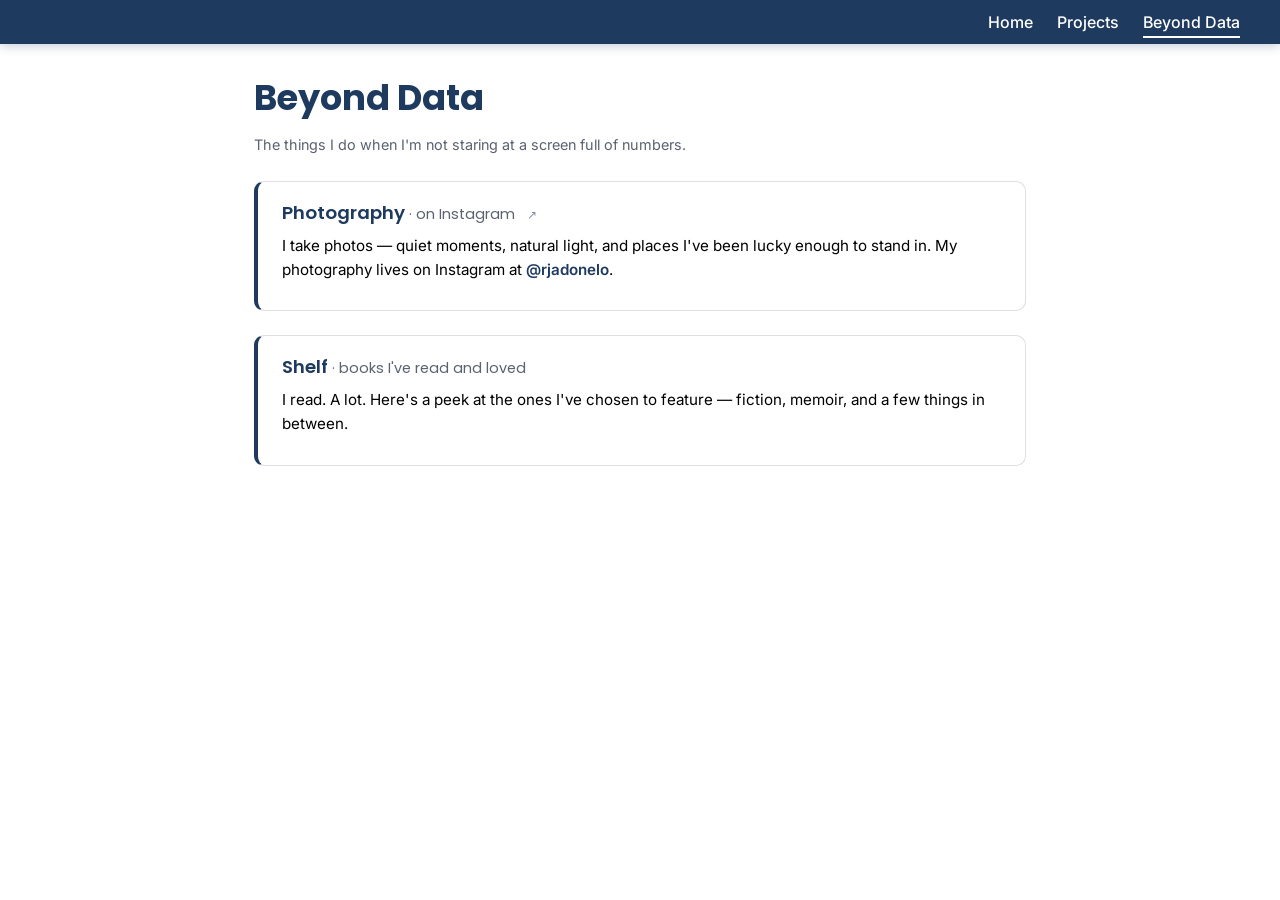
==== beyond.html @ 05e7a3bb "Add files via upload" ====
<!DOCTYPE html>
<html lang="en">
<head>
  <meta charset="UTF-8">
  <meta name="viewport" content="width=device-width, initial-scale=1.0">
  <title>Beyond Data | Rya Jasmin Donelo</title>
  <meta name="description" content="Photography and reading — Rya Jasmin Donelo's life beyond data.">

  <link rel="preconnect" href="https://fonts.googleapis.com">
  <link rel="preconnect" href="https://fonts.gstatic.com" crossorigin>
  <link href="https://fonts.googleapis.com/css2?family=Inter:wght@400;600&family=Poppins:wght@600;700&display=swap" rel="stylesheet">
  <link rel="stylesheet" href="https://fonts.googleapis.com/icon?family=Material+Icons">
  <link rel="stylesheet" href="https://cdnjs.cloudflare.com/ajax/libs/font-awesome/5.15.3/css/all.min.css">
  <link rel="stylesheet" href="style.css?v=17">
</head>

<body>

  <nav class="navigation">
    <div class="nav-inner">
      <a class="brand" href="index.html"> </a>
      <button class="toggle-button" aria-label="Toggle navigation" aria-expanded="false">
        <i class="fas fa-bars"></i>
      </button>
      <ul class="nav-links">
        <li><a href="index.html">Home</a></li>
        <li><a href="projects.html">Projects</a></li>
        <li><a href="beyond.html" class="active">Beyond Data</a></li>
      </ul>
    </div>
  </nav>

  <main class="content-single" style="max-width: 820px; margin: 2rem auto 4rem; padding: 0 1.5rem;">

    <h1>Beyond Data</h1>
    <p class="section-note">
      The things I do when I'm not staring at a screen full of numbers.
    </p>

    <!-- Photography -->
    <article class="card">
      <h3 class="card-title">
        <a href="https://www.instagram.com/rjadonelo/" target="_blank" rel="noopener">
          Photography
          <span class="card-sub">· on Instagram</span>
          <span class="arrow">↗</span>
        </a>
      </h3>
      <p>
        I take photos — quiet moments, natural light, and places I've been lucky enough to stand in.
        My photography lives on Instagram at
        <a href="https://www.instagram.com/rjadonelo/" target="_blank" rel="noopener">@rjadonelo</a>.
      </p>
    </article>

    <!-- Shelf -->
    <article class="card">
      <h3 class="card-title">
        <a href="shelf.html">
          Shelf
          <span class="card-sub">· books I've read and loved</span>
        </a>
      </h3>
      <p>
        I read. A lot. Here's a peek at the ones I've chosen to feature — fiction, memoir, and a few
        things in between.
      </p>
    </article>

  </main>

  <script src="script.js"></script>
</body>
</html>
---- style.css ----
/* ============================================================
   COLOR SYSTEM — one navy, used everywhere
   ============================================================ */
:root {
  --navy: #1E3A5F;
  --navy-dark: #16293F;
  --navy-darker: #0F1D2E;

  --text: #1A1A1A;
  --text-muted: #5A6270;

  --white: #FFFFFF;
  --gray-50: #F7F8F9;
  --border: #DDDFE2;
  --chip-bg: #E8EDF4;
  --chip-border: #D3DBE6;
  --highlight-blue: #6A9BD5;
}

/* ============================================================
   BASE
   ============================================================ */
html {
  margin: 0;
  padding: 0;
  box-sizing: border-box;
  height: 100%;
}

*, *::before, *::after {
  box-sizing: inherit;
}

body {
  font-family: 'Inter', sans-serif;
  font-size: 17px;
  line-height: 1.65;
  color: var(--text);
  background-color: var(--white);
  margin: 0;
  padding: 0;
  min-height: 100vh;
  display: flex;
  flex-direction: column;
}

body p {
  font-size: 17px;
}

h1, h2, h3, h4 {
  font-family: 'Poppins', sans-serif;
  color: var(--navy);
  margin-top: 0;
  line-height: 1.25;
}

h1 { font-size: 2.4rem; }
h2 { font-size: 1.8rem; margin-top: 2rem; }
h3 { font-size: 1.3rem; }

a {
  color: var(--navy);
  text-decoration: none;
  font-weight: 600;
  transition: color 0.2s ease;
}

a:hover {
  color: var(--navy-dark);
  text-decoration: underline;
  text-underline-offset: 3px;
}

/* ============================================================
   NAVIGATION
   ============================================================ */
.navigation {
  background-color: var(--navy);
  color: var(--white);
  padding: 0.5rem 2rem;
  box-shadow: 0 2px 10px rgba(30, 58, 95, 0.25);
  flex-shrink: 0;
}

.nav-inner {
  display: flex;
  align-items: center;
  justify-content: space-between;
  max-width: 1200px;
  margin: 0 auto;
}

.brand {
  font-family: 'Poppins', sans-serif;
  font-size: 1.4rem;
  font-weight: 700;
  color: var(--white);
  text-decoration: none;
}

.brand:hover {
  color: var(--white);
  text-decoration: none;
  opacity: 0.85;
}

.nav-links {
  list-style: none;
  display: flex;
  gap: 1.5rem;
  margin: 0;
  padding: 0;
}

.nav-links a {
  color: var(--white);
  font-size: 1rem;
  font-weight: 500;
  padding: 0.4rem 0;
  position: relative;
  text-decoration: none;
}

.nav-links a::after {
  content: '';
  position: absolute;
  bottom: 0;
  left: 0;
  width: 0;
  height: 2px;
  background-color: var(--white);
  transition: width 0.25s ease;
}

.nav-links a:hover::after,
.nav-links a.active::after {
  width: 100%;
}

.nav-links a:hover,
.nav-links a.active {
  color: var(--white);
  text-decoration: none;
}

.toggle-button {
  display: none;
  background: none;
  border: none;
  color: var(--white);
  font-size: 1.5rem;
  cursor: pointer;
  padding: 0.2rem 0.5rem;
}

/* ============================================================
   LAYOUT — two-column (home)
   ============================================================ */
.content {
  flex: 1;
  display: flex;
  flex-wrap: wrap;
  align-items: stretch;
  justify-content: center;
  max-width: 1200px;
  width: 100%;
  margin: 0 auto;
  padding: 1.5rem 2rem;
  gap: 2rem;
}

/* ============================================================
   LAYOUT — single centered column (projects, shelf)
   ============================================================ */
.content-single {
  max-width: 820px;
  margin: 2rem auto 4rem;
  padding: 0 2rem;
}

.content-single h1 {
  font-size: 2.2rem;
  margin-bottom: 0.4rem;
}

.content-single h2 {
  margin-top: 2.5rem;
  color: var(--navy);
  padding-bottom: 0.35rem;
  border-bottom: 2px solid var(--navy);
}

/* ============================================================
   LEFT COLUMN — vertically centered, even gaps
   ============================================================ */
.left-column {
  flex: 1;
  min-width: 260px;
  text-align: center;
  background-color: transparent;
  color: var(--text);
  border-radius: 0;
  padding: 0;

  display: flex;
  flex-direction: column;
  justify-content: center;       /* ← centers whole column content */
}

.image-container {
  background-color: var(--navy);
  padding: 6px;
  display: inline-block;
  width: 80%;
  max-width: 220px;
  border-radius: 0;
  margin-bottom: 1rem;
  box-shadow: 0 6px 16px rgba(30, 58, 95, 0.18);
  align-self: center;
}

.image-container img {
  width: 100%;
  aspect-ratio: 1 / 1;
  object-fit: cover;
  display: block;
  border-radius: 0;
}

.left-column .title {
  color: var(--navy);
  font-size: 2rem;
  margin-bottom: 0.2rem;
  white-space: nowrap;
  letter-spacing: -0.01em;
  align-self: center;
}

.subtitle {
  font-size: 0.95rem;
  color: var(--text-muted);
  margin-top: 0;
  margin-bottom: 1.4rem;
  align-self: center;
}

/* ============================================================
   HIGHLIGHTED HEADINGS (CTA label, Let's Connect) — NAVY
   ============================================================ */
.left-heading {
  display: block;
  width: fit-content;
  margin: 0 auto 0.9rem;
  font-family: 'Poppins', sans-serif;
  font-size: 1.1rem;
  font-weight: 600;
  color: var(--white);
  background-color: var(--navy);
  padding: 0.3rem 1rem;
  border-radius: 0;
  letter-spacing: 0.01em;
  text-align: center;
}

/* Skills block */
.skills {
  margin-top: 1rem;
  align-self: center;
  width: 100%;
}

.chip-list {
  list-style: none;
  display: flex;
  flex-wrap: wrap;
  gap: 0.5rem;
  padding: 0;
  margin: 0;
  justify-content: center;
}

.chip-list li {
  background-color: var(--chip-bg);
  color: var(--navy);
  font-size: 0.8rem;
  font-weight: 600;
  padding: 0.3rem 0.8rem;
  border-radius: 20px;
  border: 1px solid var(--chip-border);
}

/* ---------- CTA in left column — clickable pill ---------- */
.left-heading.left-cta-label {
  margin-top: 1.5rem;            /* ← was auto — even, smaller gap */
  cursor: pointer;
  color: var(--white);
  text-decoration: none;
}

/* Force white on all link states — overrides global a:hover */
.left-heading.left-cta-label:hover,
.left-heading.left-cta-label:focus,
.left-heading.left-cta-label:active,
.left-heading.left-cta-label:visited {
  color: var(--white) !important;
  background-color: var(--navy);
  text-decoration: none !important;
  opacity: 0.9;
}

.left-cta-detail {
  font-size: 0.98rem;
  line-height: 1.55;
  color: var(--text);
  margin: 0;
  padding: 0 0.4rem;
  text-align: center;
}

.left-cta-detail a {
  color: var(--navy);
  font-weight: 600;
}

/* ---------- Connect list — even gap ---------- */
.connect {
  margin-top: 1.5rem;            /* ← was auto — matches CTA gap */
  text-align: center;
  align-self: center;
  width: 100%;
  padding-top: 0;
}

.connect-list {
  list-style: none;
  padding: 0;
  margin: 0;
  display: inline-flex;
  flex-direction: column;
  gap: 0.4rem;
  text-align: left;
}

.connect-list li {
  display: flex;
  align-items: center;
  gap: 0.5rem;
  font-size: 0.98rem;
  list-style: none;
}

.connect-list i {
  font-size: 1.15rem;
  color: var(--navy);
  flex-shrink: 0;
  line-height: 1;
}

.connect-list a {
  color: var(--navy);
  font-weight: 500;
  font-size: 0.98rem;
  text-decoration: none;
}

.connect-list a:hover {
  color: var(--navy-dark);
  text-decoration: underline;
  text-underline-offset: 3px;
}

/* ============================================================
   RIGHT COLUMN
   ============================================================ */
.right-column {
  flex: 2;
  min-width: 320px;
}

.right-column > *:last-child {
  margin-bottom: 0;
}

.right-column h1 {
  font-size: 2rem;
  margin-bottom: 1rem;
  color: var(--navy);
}

.right-column h2 {
  margin-top: 1.5rem;
  color: var(--navy);
  padding-bottom: 0.35rem;
  border-bottom: 2px solid var(--navy);
}

.section-note {
  font-size: 0.9rem;
  line-height: 1.55;
  color: var(--text-muted);
  margin-bottom: 1.5rem;
}

/* ---------- Intro label + list ---------- */
.intro-label {
  font-family: 'Poppins', sans-serif;
  font-weight: 600;
  color: var(--navy);
  font-size: 17px;
  line-height: 1.4;
  margin: 0.7rem 0 0.25rem;
}

.intro-list {
  margin: 0 0 0.5rem 1.2rem;
  padding: 0;
  font-size: 17px;
  line-height: 1.45;
  color: var(--text);
}

.intro-list li {
  margin-bottom: 0.1rem;
}

/* Blue highlighted phrase */
.blue-highlight {
  color: var(--navy);
  font-weight: 600;
}

/* ---------- Typing code line — square ---------- */
.code-line {
  background-color: var(--navy);
  border-radius: 0;
  padding: 1rem 1.4rem;
  font-family: 'Courier New', 'Consolas', monospace;
  font-size: 1.3rem;
  font-weight: 700;
  letter-spacing: 0.02em;
  display: inline-block;
  margin-top: 0;
  margin-bottom: 0.6rem;
  box-shadow: 0 6px 16px rgba(30, 58, 95, 0.2);
  min-height: 1.3em;
  line-height: 1.2;
}

.code-line + p {
  margin-top: 0.4rem;
}

#typing-code {
  color: var(--white);
}

#typing-cursor {
  display: inline-block;
  width: 2px;
  height: 1.05em;
  background-color: var(--white);
  margin-left: 3px;
  vertical-align: text-bottom;
  animation: blink 1s steps(1) infinite;
}

@keyframes blink {
  50% { opacity: 0; }
}

/* ============================================================
   PROJECT CARDS
   ============================================================ */
.card {
  background-color: var(--white);
  border: 1px solid var(--border);
  border-left: 4px solid var(--navy);
  border-radius: 10px;
  padding: 1.2rem 1.5rem;
  margin-bottom: 1.5rem;
  transition: transform 0.2s ease, box-shadow 0.2s ease;
}

.card:hover {
  transform: translateY(-3px);
  box-shadow: 0 10px 24px rgba(30, 58, 95, 0.12);
}

.card-title {
  margin-top: 0;
  margin-bottom: 0.6rem;
  font-size: 1.15rem;
}

.card-title a {
  color: var(--navy);
  text-decoration: none;
  display: inline;
}

.card-title a:hover {
  color: var(--navy-dark);
  text-decoration: underline;
  text-underline-offset: 3px;
}

.card-sub {
  font-weight: 400;
  color: var(--text-muted);
  font-size: 0.9rem;
}

.card-title .arrow {
  display: inline-block;
  margin-left: 8px;
  font-size: 0.65em;
  font-weight: 400;
  color: var(--navy);
  opacity: 0.55;
  transition: transform 0.2s ease, opacity 0.2s ease;
}

.card-title a:hover .arrow {
  transform: translate(2px, -2px);
  opacity: 1;
}

.tags {
  display: flex;
  flex-wrap: wrap;
  gap: 0.4rem;
  margin-top: 0;
  margin-bottom: 0.9rem;
}

.tag {
  background-color: transparent;
  color: var(--navy);
  border: 1px solid var(--navy);
  font-size: 0.75rem;
  font-weight: 600;
  padding: 0.2rem 0.6rem;
  border-radius: 6px;
}

/* ---------- Project card body — pure black text ---------- */
.card p {
  font-family: 'Inter', sans-serif;
  font-size: 0.95rem;
  color: #000000;
  line-height: 1.6;
  margin: 0.55rem 0;
}

.methods-heading {
  font-family: 'Inter', sans-serif;
  font-size: 0.95rem;
  font-weight: 600;
  color: #000000;
  line-height: 1.3;
  margin: 0.7rem 0 0.15rem;
  letter-spacing: 0;
}

.methods {
  font-family: 'Inter', sans-serif;
  font-size: 0.95rem;
  color: #000000;
  line-height: 1.5;
  margin: 0 0 0.55rem 1.2rem;
  padding: 0;
}

.methods li {
  margin-bottom: 0.1rem;
}

/* ============================================================
   SHELF PAGE
   ============================================================ */
.book-title {
  font-size: 1.15rem;
  margin-top: 0;
  margin-bottom: 0.4rem;
  color: var(--navy);
}

.book-name {
  font-weight: 700;
}

.book-note {
  font-family: 'Inter', sans-serif;
  font-size: 0.95rem;
  color: #000000;
  line-height: 1.6;
  margin: 0.4rem 0 0;
}

/* ============================================================
   FOOTER
   ============================================================ */
.footer {
  background-color: var(--navy);
  color: var(--white);
  text-align: center;
  padding: 1.5rem 1rem;
  font-size: 0.85rem;
  margin-top: 3rem;
}

/* ============================================================
   RESPONSIVE
   ============================================================ */
@media (max-width: 900px) {
  .content {
    flex-direction: column;
    align-items: stretch;
    justify-content: flex-start;
    padding: 1.5rem 1.2rem;
    gap: 1.5rem;
    flex: 0;
  }

  .left-column {
    display: block;
  }

  .skills {
    margin-top: 1rem;
  }

  .left-heading.left-cta-label {
    margin-top: 2rem;
  }

  .connect {
    margin-top: 2rem;
  }

  .content-single {
    padding: 0 1.2rem;
  }

  .content-single h1 {
    font-size: 1.8rem;
  }

  .left-column,
  .right-column {
    width: 100%;
    min-width: unset;
  }

  .image-container {
    width: 55%;
    max-width: 200px;
  }

  .left-column .title {
    font-size: 1.7rem;
  }

  .right-column h1 {
    font-size: 1.6rem;
  }

  .code-line {
    font-size: 1.05rem;
    padding: 0.85rem 1.1rem;
    margin-top: 0;
  }
}

@media (max-width: 700px) {
  .nav-inner {
    flex-wrap: wrap;
  }

  .toggle-button {
    display: block;
  }

  .nav-links {
    display: none;
    flex-direction: column;
    width: 100%;
    gap: 0.5rem;
    padding: 0.8rem 0 0.4rem;
    border-top: 1px solid rgba(255, 255, 255, 0.15);
    margin-top: 0.5rem;
  }

  .nav-links.open {
    display: flex;
  }

  .nav-links a {
    display: block;
    padding: 0.4rem 0;
  }

  .card {
    padding: 1rem 1.1rem;
  }

  .card h3,
  .card-title {
    font-size: 1.05rem;
  }
}
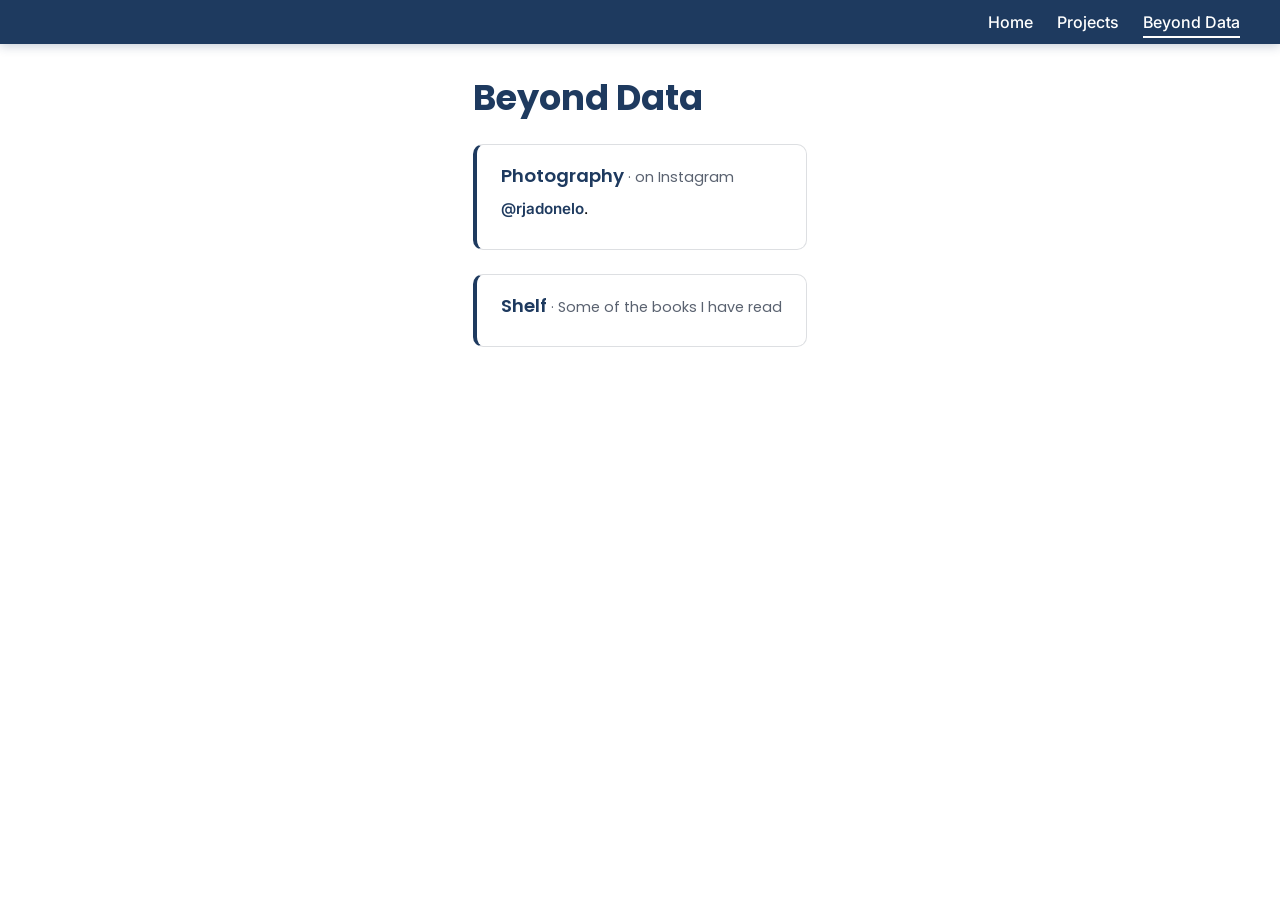
==== commit 1b1cd0f0: "Update content in beyond.html Removed some personal notes and updated descriptions for photography a" ====
--- a/beyond.html
+++ b/beyond.html
@@ -34,7 +34,6 @@
 
     <h1>Beyond Data</h1>
     <p class="section-note">
-      The things I do when I'm not staring at a screen full of numbers.
     </p>
 
     <!-- Photography -->
@@ -43,12 +42,9 @@
         <a href="https://www.instagram.com/rjadonelo/" target="_blank" rel="noopener">
           Photography
           <span class="card-sub">· on Instagram</span>
-          <span class="arrow">↗</span>
         </a>
       </h3>
       <p>
-        I take photos — quiet moments, natural light, and places I've been lucky enough to stand in.
-        My photography lives on Instagram at
         <a href="https://www.instagram.com/rjadonelo/" target="_blank" rel="noopener">@rjadonelo</a>.
       </p>
     </article>
@@ -58,12 +54,10 @@
       <h3 class="card-title">
         <a href="shelf.html">
           Shelf
-          <span class="card-sub">· books I've read and loved</span>
+          <span class="card-sub">· Some of the books I have read</span>
         </a>
       </h3>
       <p>
-        I read. A lot. Here's a peek at the ones I've chosen to feature — fiction, memoir, and a few
-        things in between.
       </p>
     </article>
 
@@ -71,4 +65,4 @@
 
   <script src="script.js"></script>
 </body>
-</html>+</html>
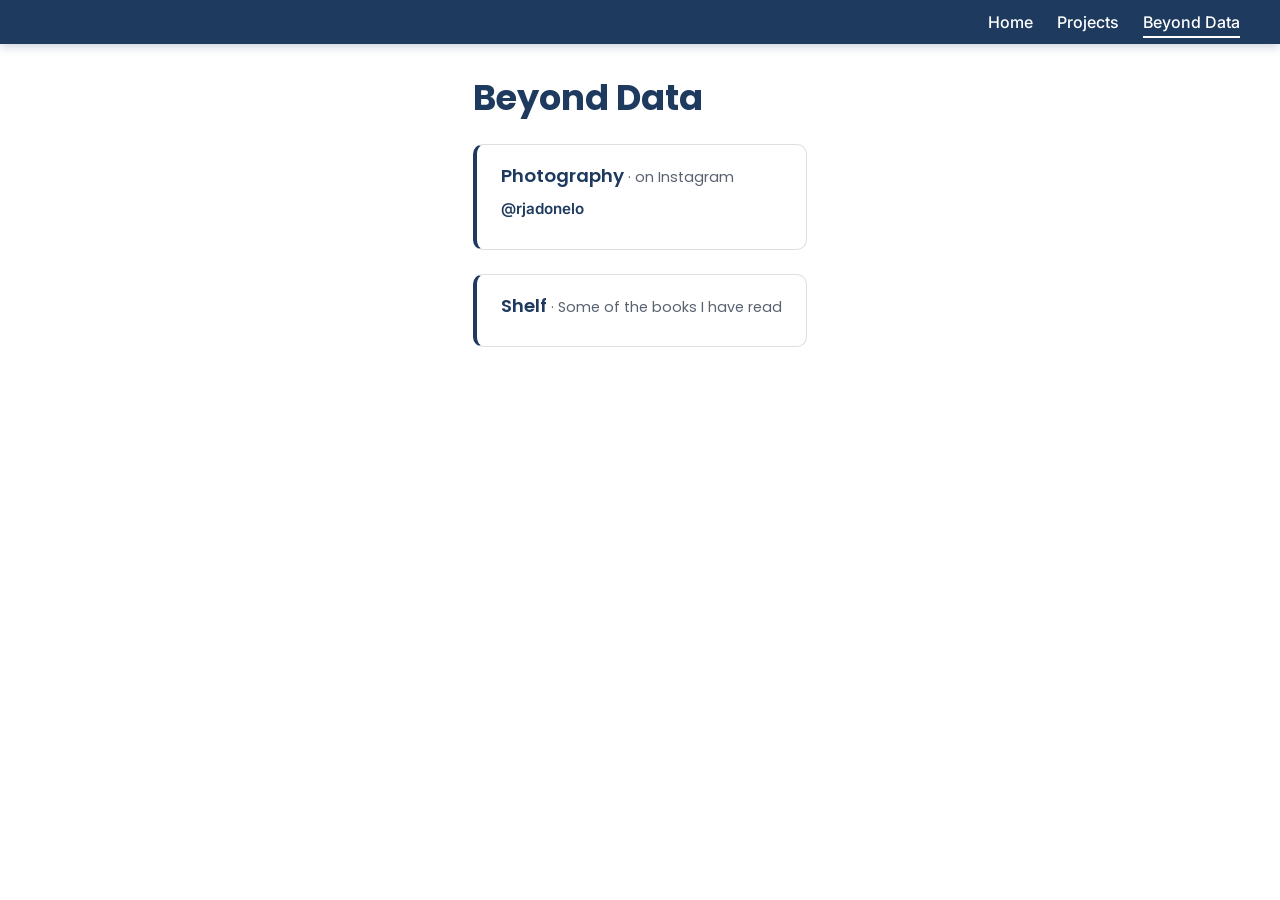
==== commit b7c709e0: "Fix formatting of Instagram link in beyond.html" ====
--- a/beyond.html
+++ b/beyond.html
@@ -45,7 +45,7 @@
         </a>
       </h3>
       <p>
-        <a href="https://www.instagram.com/rjadonelo/" target="_blank" rel="noopener">@rjadonelo</a>.
+        <a href="https://www.instagram.com/rjadonelo/" target="_blank" rel="noopener">@rjadonelo</a>
       </p>
     </article>
 
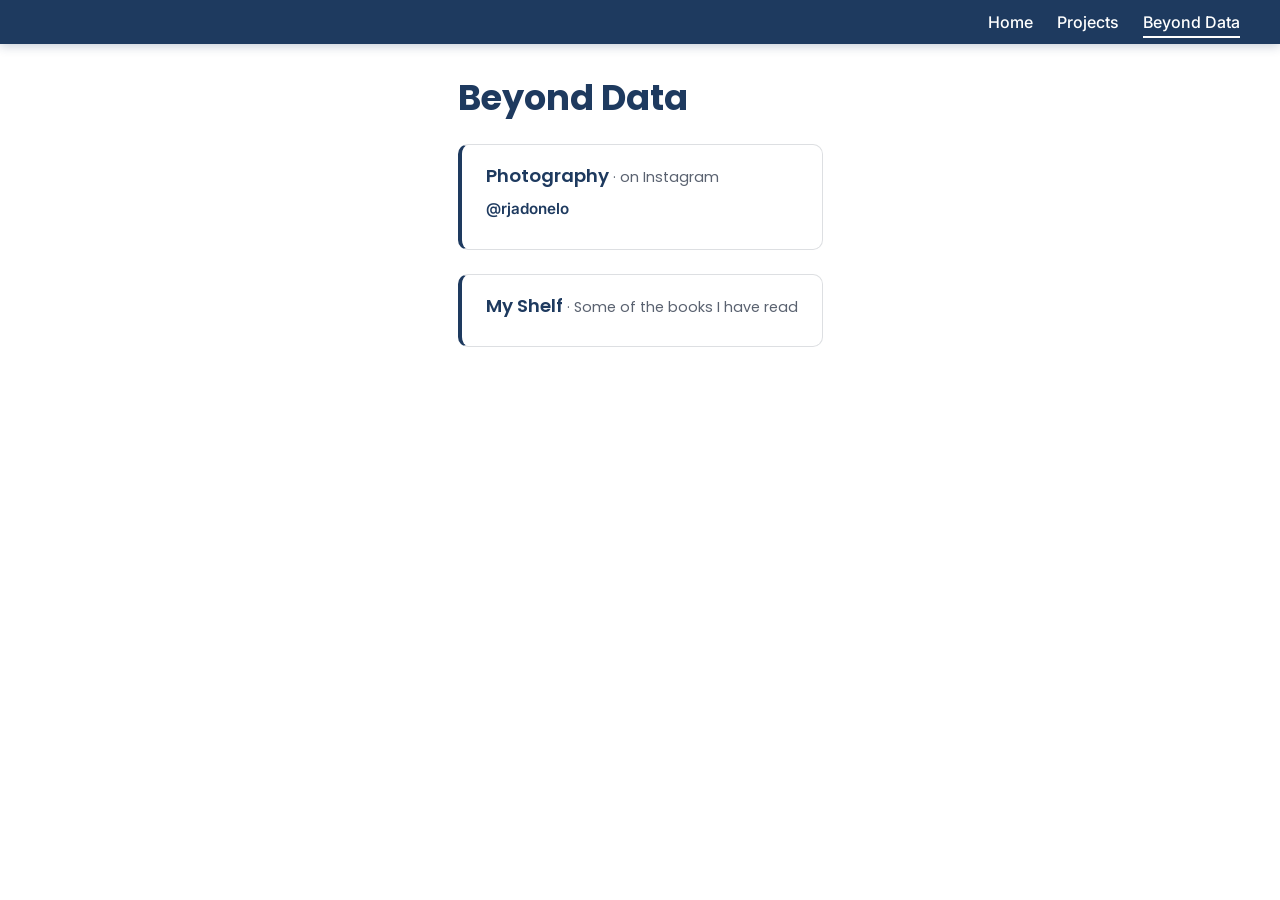
==== commit 7fa6a2e7: "Change 'Shelf' to 'My Shelf' in beyond.html" ====
--- a/beyond.html
+++ b/beyond.html
@@ -53,7 +53,7 @@
     <article class="card">
       <h3 class="card-title">
         <a href="shelf.html">
-          Shelf
+          My Shelf
           <span class="card-sub">· Some of the books I have read</span>
         </a>
       </h3>
